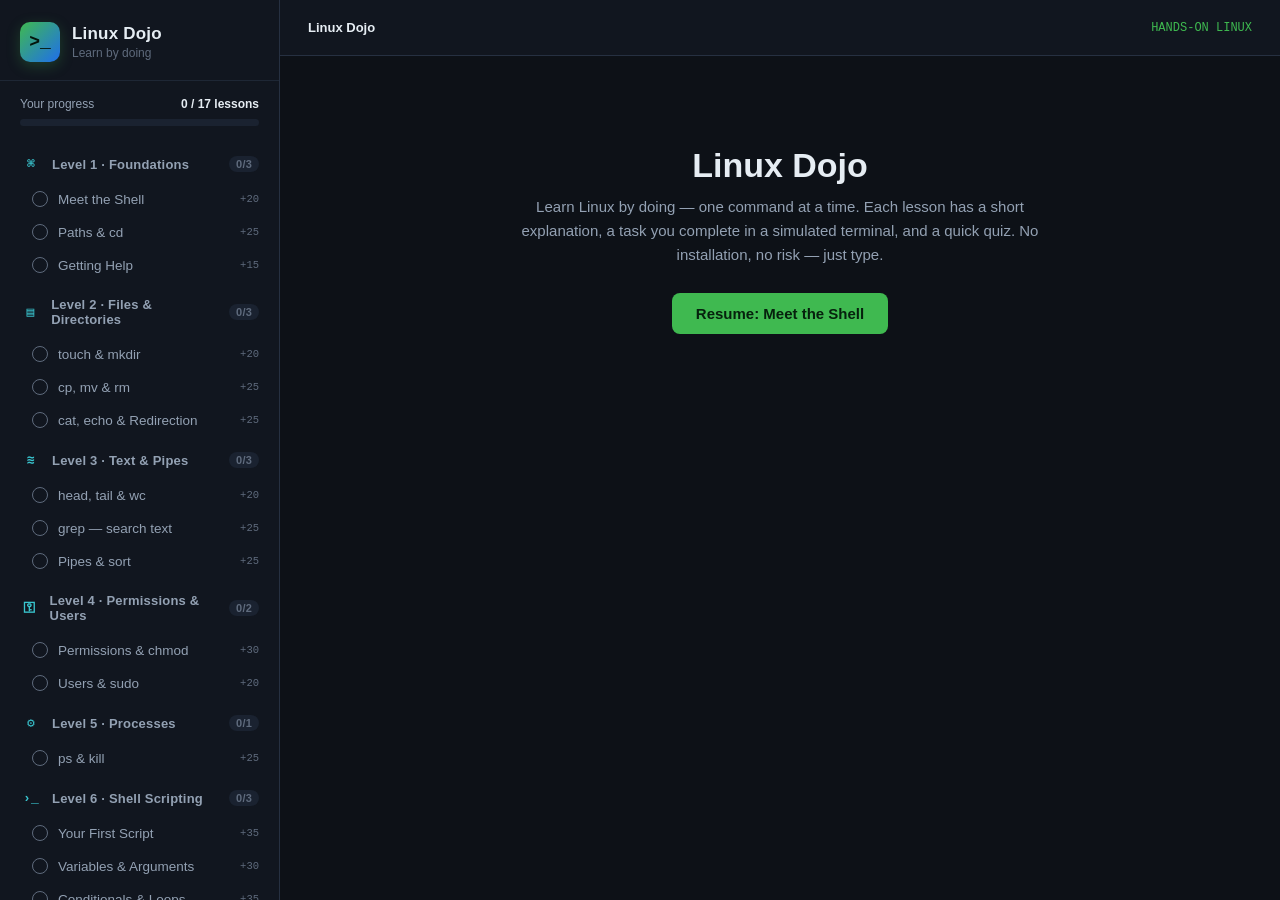
==== index.html @ a3c2a9b2 "Build Linux Dojo interactive learning app" ====
<!DOCTYPE html>
<html lang="en">
<head>
  <meta charset="utf-8">
  <meta name="viewport" content="width=device-width, initial-scale=1">
  <title>Linux Dojo — Learn Linux by doing</title>
  <meta name="description" content="An interactive, hands-on Linux course with a simulated terminal, exercises, and quizzes.">
  <link rel="stylesheet" href="css/styles.css">
</head>
<body>
  <div class="app">
    <aside class="sidebar" id="sidebar">
      <div class="brand">
        <div class="brand-mark">&gt;_</div>
        <div>
          <div class="brand-name">Linux Dojo</div>
          <div class="brand-tag" id="brand-tag">Learn by doing</div>
        </div>
      </div>

      <div class="progress-summary" id="progress-summary"></div>
      <nav class="modules" id="module-list" aria-label="Course modules"></nav>

      <div class="sidebar-footer">
        <div class="xp-chip"><span class="xp-star">★</span> <span id="xp-display">0 XP</span></div>
        <button class="link-btn" id="reset-progress" type="button">Reset progress</button>
      </div>
    </aside>

    <main class="main">
      <header class="topbar">
        <button class="menu-toggle" id="menu-toggle" type="button" aria-label="Toggle menu">☰</button>
        <div class="breadcrumb" id="breadcrumb"></div>
        <div class="topbar-level" id="topbar-level"></div>
      </header>
      <div class="content" id="lesson-view"></div>
    </main>
  </div>

  <script src="js/terminal.js"></script>
  <script src="js/lessons.js"></script>
  <script src="js/app.js"></script>
</body>
</html>
---- css/styles.css ----
/* Linux Dojo — dark, terminal-inspired UI with a modern feel. */

:root {
  --bg: #0d1117;
  --bg-soft: #11161f;
  --panel: #151b26;
  --panel-2: #1a2230;
  --border: #263041;
  --border-soft: #1e2735;
  --text: #e6edf3;
  --muted: #93a1b3;
  --faint: #5f6b7d;
  --green: #3fb950;
  --green-bright: #56d364;
  --cyan: #39c5cf;
  --amber: #d29922;
  --red: #f85149;
  --purple: #bc8cff;
  --mono: ui-monospace, SFMono-Regular, "SF Mono", Menlo, Consolas, "Liberation Mono", monospace;
  --sans: -apple-system, BlinkMacSystemFont, "Segoe UI", Roboto, Helvetica, Arial, sans-serif;
  --sidebar-w: 280px;
}

* { box-sizing: border-box; }

html, body {
  margin: 0;
  padding: 0;
  height: 100%;
  background: var(--bg);
  color: var(--text);
  font-family: var(--sans);
  font-size: 15px;
  -webkit-font-smoothing: antialiased;
}

button { font-family: inherit; }
a { color: var(--cyan); }

/* ---------- layout ---------- */
.app { display: flex; min-height: 100vh; }

.sidebar {
  width: var(--sidebar-w);
  flex: 0 0 var(--sidebar-w);
  background: var(--bg-soft);
  border-right: 1px solid var(--border);
  display: flex;
  flex-direction: column;
  position: sticky;
  top: 0;
  height: 100vh;
  overflow-y: auto;
}

.brand {
  display: flex;
  align-items: center;
  gap: 12px;
  padding: 22px 20px 18px;
  border-bottom: 1px solid var(--border-soft);
}
.brand-mark {
  width: 40px; height: 40px;
  border-radius: 10px;
  background: linear-gradient(135deg, var(--green), #1f6feb);
  color: #04140a;
  font-family: var(--mono);
  font-weight: 800;
  font-size: 18px;
  display: grid;
  place-items: center;
  box-shadow: 0 4px 14px rgba(63,185,80,.25);
}
.brand-name { font-weight: 700; font-size: 17px; letter-spacing: .2px; }
.brand-tag { color: var(--faint); font-size: 12px; margin-top: 2px; }

.progress-summary { padding: 16px 20px 10px; }
.progress-label {
  display: flex; justify-content: space-between;
  font-size: 12px; color: var(--muted); margin-bottom: 8px;
}
.progress-label strong { color: var(--text); }
.progress-track {
  height: 7px; border-radius: 99px; background: var(--panel-2); overflow: hidden;
}
.progress-fill {
  height: 100%; width: 0; border-radius: 99px;
  background: linear-gradient(90deg, var(--green), var(--cyan));
  transition: width .4s ease;
}

.modules { padding: 10px 10px 16px; flex: 1; }
.module { margin-bottom: 6px; }
.module-head {
  display: flex; align-items: center; gap: 10px;
  padding: 10px 10px; border-radius: 8px;
  color: var(--muted); font-size: 13px; font-weight: 600;
  letter-spacing: .2px;
}
.module-icon {
  width: 22px; text-align: center; color: var(--cyan); font-family: var(--mono);
}
.module-count {
  margin-left: auto; font-size: 11px; color: var(--faint);
  background: var(--panel-2); padding: 2px 7px; border-radius: 99px;
}
.lesson-item {
  display: flex; align-items: center; gap: 10px;
  width: 100%; text-align: left;
  padding: 8px 10px 8px 22px;
  margin: 1px 0;
  background: transparent; color: var(--muted);
  border: 0; border-radius: 7px; cursor: pointer;
  font-size: 13.5px;
  transition: background .15s, color .15s;
}
.lesson-item:hover { background: var(--panel); color: var(--text); }
.lesson-item.active { background: var(--panel-2); color: var(--text); font-weight: 600; }
.lesson-dot {
  width: 16px; height: 16px; flex: 0 0 16px;
  border-radius: 50%; border: 1.5px solid var(--faint);
  display: grid; place-items: center; font-size: 10px; color: var(--bg);
}
.lesson-item.done .lesson-dot { background: var(--green); border-color: var(--green); }
.lesson-item.done { color: var(--muted); }
.lesson-item .lesson-xp { margin-left: auto; font-size: 10.5px; color: var(--faint); font-family: var(--mono); }

.sidebar-footer {
  padding: 14px 20px 20px; border-top: 1px solid var(--border-soft);
  display: flex; align-items: center; justify-content: space-between;
}
.xp-chip {
  font-size: 12px; color: var(--amber); font-weight: 700;
  background: rgba(210,153,34,.1); border: 1px solid rgba(210,153,34,.25);
  padding: 5px 10px; border-radius: 99px;
}
.xp-star { color: var(--amber); }
.link-btn {
  background: none; border: 0; color: var(--faint); cursor: pointer; font-size: 11.5px;
  padding: 4px;
}
.link-btn:hover { color: var(--red); }

/* ---------- main ---------- */
.main { flex: 1; min-width: 0; display: flex; flex-direction: column; }
.topbar {
  height: 56px; flex: 0 0 56px;
  border-bottom: 1px solid var(--border);
  display: flex; align-items: center; gap: 14px;
  padding: 0 28px;
  background: var(--bg-soft);
  position: sticky; top: 0; z-index: 5;
}
.menu-toggle {
  display: none; background: none; border: 0; color: var(--text);
  font-size: 20px; cursor: pointer; padding: 4px;
}
.breadcrumb { font-size: 13px; color: var(--faint); }
.breadcrumb strong { color: var(--text); }
.breadcrumb .sep { margin: 0 8px; color: var(--faint); }
.topbar-level { margin-left: auto; font-size: 12px; color: var(--green); font-family: var(--mono); }

.content { padding: 30px 34px 70px; max-width: 900px; width: 100%; margin: 0 auto; }

/* ---------- lesson ---------- */
.lesson-head { margin-bottom: 24px; }
.eyebrow {
  font-size: 11.5px; text-transform: uppercase; letter-spacing: 1.4px;
  color: var(--cyan); font-weight: 700; margin-bottom: 8px;
}
.lesson-title { font-size: 30px; margin: 0 0 6px; letter-spacing: -.4px; }
.lesson-meta { display: flex; align-items: center; gap: 12px; color: var(--muted); font-size: 13px; }
.xp-badge {
  color: var(--amber); background: rgba(210,153,34,.1);
  border: 1px solid rgba(210,153,34,.25); padding: 2px 9px;
  border-radius: 99px; font-family: var(--mono); font-size: 11.5px;
}
.completed-badge {
  color: var(--green); background: rgba(63,185,80,.1);
  border: 1px solid rgba(63,185,80,.3); padding: 2px 9px; border-radius: 99px; font-size: 11.5px;
}

.panel {
  background: var(--panel); border: 1px solid var(--border);
  border-radius: 12px; padding: 22px 24px; margin-bottom: 20px;
}
.panel-title {
  font-size: 12px; text-transform: uppercase; letter-spacing: 1.2px;
  color: var(--faint); font-weight: 700; margin: 0 0 14px;
}
.lesson-content { line-height: 1.7; color: #cdd6e1; }
.lesson-content > :first-child { margin-top: 0; }
.lesson-content > :last-child { margin-bottom: 0; }
.lesson-content p { margin: 0 0 14px; }
.lesson-content ul { margin: 0 0 14px; padding-left: 22px; }
.lesson-content li { margin: 5px 0; }
.lesson-content strong { color: var(--text); }
.lesson-content code {
  font-family: var(--mono); font-size: .88em;
  background: var(--panel-2); border: 1px solid var(--border-soft);
  padding: 1px 6px; border-radius: 5px; color: var(--cyan);
}
.lesson-content pre {
  background: var(--bg); border: 1px solid var(--border-soft);
  border-radius: 8px; padding: 14px 16px; overflow-x: auto;
  font-family: var(--mono); font-size: 13px; line-height: 1.6;
  color: #b7c3d2; margin: 0 0 16px;
}
.lesson-content pre code { background: none; border: 0; padding: 0; color: inherit; }
.lesson-content .tip {
  border-left: 3px solid var(--cyan); background: rgba(57,197,207,.06);
  padding: 10px 14px; border-radius: 0 6px 6px 0; font-size: 14px;
}
.lesson-content .warning {
  border-left: 3px solid var(--amber); background: rgba(210,153,34,.06);
  padding: 10px 14px; border-radius: 0 6px 6px 0; font-size: 14px;
}

/* ---------- task ---------- */
.task-status {
  display: flex; align-items: flex-start; gap: 11px;
  padding: 13px 15px; border-radius: 8px; margin-bottom: 16px;
  background: var(--panel-2); border: 1px solid var(--border);
  font-size: 14px; line-height: 1.5;
}
.task-status .status-icon {
  flex: 0 0 20px; width: 20px; height: 20px; border-radius: 50%;
  display: grid; place-items: center; font-size: 12px;
  background: var(--faint); color: var(--bg); font-weight: 800;
}
.task-status.pending .status-icon { background: var(--amber); }
.task-status.passed { background: rgba(63,185,80,.08); border-color: rgba(63,185,80,.35); }
.task-status.passed .status-icon { background: var(--green); }
.task-status .status-text { flex: 1; }
.task-status code { font-family: var(--mono); font-size: .86em; color: var(--cyan); }
.task-hint { color: var(--muted); font-size: 12.5px; margin-top: 6px; }

/* ---------- terminal ---------- */
.terminal {
  background: #080c12;
  border: 1px solid var(--border);
  border-radius: 10px;
  overflow: hidden;
  font-family: var(--mono);
}
.term-bar {
  display: flex; align-items: center; gap: 7px;
  padding: 9px 13px; background: var(--panel-2);
  border-bottom: 1px solid var(--border);
}
.term-dot { width: 10px; height: 10px; border-radius: 50%; }
.term-dot.r { background: #ff5f56; }
.term-dot.y { background: #ffbd2e; }
.term-dot.g { background: #27c93f; }
.term-name { margin-left: 8px; font-size: 11.5px; color: var(--faint); }
.term-clear {
  margin-left: auto; background: none; border: 0; color: var(--faint);
  font-family: var(--mono); font-size: 11px; cursor: pointer; padding: 2px 6px;
}
.term-clear:hover { color: var(--text); }
.term-output {
  padding: 14px 15px;
  height: 260px; overflow-y: auto;
  font-size: 13px; line-height: 1.55;
  white-space: pre-wrap; word-break: break-word;
}
.term-line { min-height: 1.2em; }
.term-line.err { color: var(--red); }
.term-line.dir { color: var(--cyan); font-weight: 600; }
.term-line.accent { color: var(--purple); }
.term-line.info { color: var(--green-bright); }
.term-line.match { color: var(--amber); }
.term-line.muted { color: var(--faint); }
.term-line.cmd { color: var(--text); }
.term-line.cmd .prompt { color: var(--green); }
.term-line.cmd .path { color: var(--cyan); }
.term-input-row {
  display: flex; align-items: center;
  padding: 10px 15px; border-top: 1px solid var(--border-soft);
  font-size: 13px;
}
.term-prompt { color: var(--green); white-space: nowrap; }
.term-prompt .path { color: var(--cyan); }
.term-prompt .dollar { color: var(--muted); }
.term-input {
  flex: 1; margin-left: 9px;
  background: none; border: 0; outline: none;
  color: var(--text); font-family: var(--mono); font-size: 13px;
  caret-color: var(--green);
}
.term-help { font-size: 11.5px; color: var(--faint); padding: 0 15px 11px; }

/* ---------- quiz ---------- */
.question { margin-bottom: 22px; }
.question:last-child { margin-bottom: 0; }
.question-q { font-weight: 600; margin-bottom: 11px; line-height: 1.5; }
.options { display: grid; gap: 8px; }
.option {
  display: flex; align-items: center; gap: 11px;
  width: 100%; text-align: left;
  padding: 10px 13px; border-radius: 8px;
  background: var(--panel-2); border: 1px solid var(--border);
  color: var(--text); cursor: pointer; font-size: 14px;
  transition: border-color .15s, background .15s;
}
.option:hover:not(:disabled) { border-color: var(--cyan); }
.option .radio {
  width: 16px; height: 16px; flex: 0 0 16px;
  border: 1.5px solid var(--faint); border-radius: 50%;
  display: grid; place-items: center; font-size: 9px;
}
.option.selected { border-color: var(--cyan); background: rgba(57,197,207,.08); }
.option.selected .radio { border-color: var(--cyan); background: var(--cyan); color: var(--bg); }
.option.correct { border-color: var(--green); background: rgba(63,185,80,.1); }
.option.correct .radio { border-color: var(--green); background: var(--green); color: var(--bg); }
.option.wrong { border-color: var(--red); background: rgba(248,81,73,.08); }
.option.wrong .radio { border-color: var(--red); background: var(--red); color: var(--bg); }
.option:disabled { cursor: default; }
.explain {
  margin-top: 9px; font-size: 13px; line-height: 1.5;
  color: var(--muted); border-left: 3px solid var(--cyan);
  padding: 7px 12px; background: rgba(57,197,207,.05); border-radius: 0 6px 6px 0;
}
.quiz-score { font-size: 14px; margin-bottom: 14px; color: var(--muted); }

.actions { display: flex; align-items: center; gap: 12px; margin-top: 4px; }
.btn {
  background: var(--green); color: #06210d; border: 0;
  padding: 10px 18px; border-radius: 8px; font-weight: 700;
  cursor: pointer; font-size: 14px;
  transition: transform .1s, filter .15s;
}
.btn:hover { filter: brightness(1.08); }
.btn:active { transform: translateY(1px); }
.btn:disabled { opacity: .45; cursor: not-allowed; }
.btn.secondary { background: var(--panel-2); color: var(--text); border: 1px solid var(--border); }
.btn.secondary:hover { border-color: var(--cyan); }
.action-note { font-size: 12.5px; color: var(--muted); }

/* ---------- welcome / empty ---------- */
.welcome { text-align: center; padding: 60px 20px; }
.welcome h1 { font-size: 34px; margin: 0 0 10px; }
.welcome p { color: var(--muted); max-width: 540px; margin: 0 auto 26px; line-height: 1.6; }
.welcome .btn { font-size: 15px; padding: 12px 24px; }

/* ---------- responsive ---------- */
@media (max-width: 820px) {
  :root { --sidebar-w: 250px; }
  .menu-toggle { display: block; }
  .sidebar { position: fixed; z-index: 20; transform: translateX(-100%); transition: transform .2s; box-shadow: 10px 0 30px rgba(0,0,0,.4); }
  .sidebar.open { transform: translateX(0); }
  .content { padding: 22px 18px 60px; }
  .topbar { padding: 0 16px; }
  .lesson-title { font-size: 25px; }
}
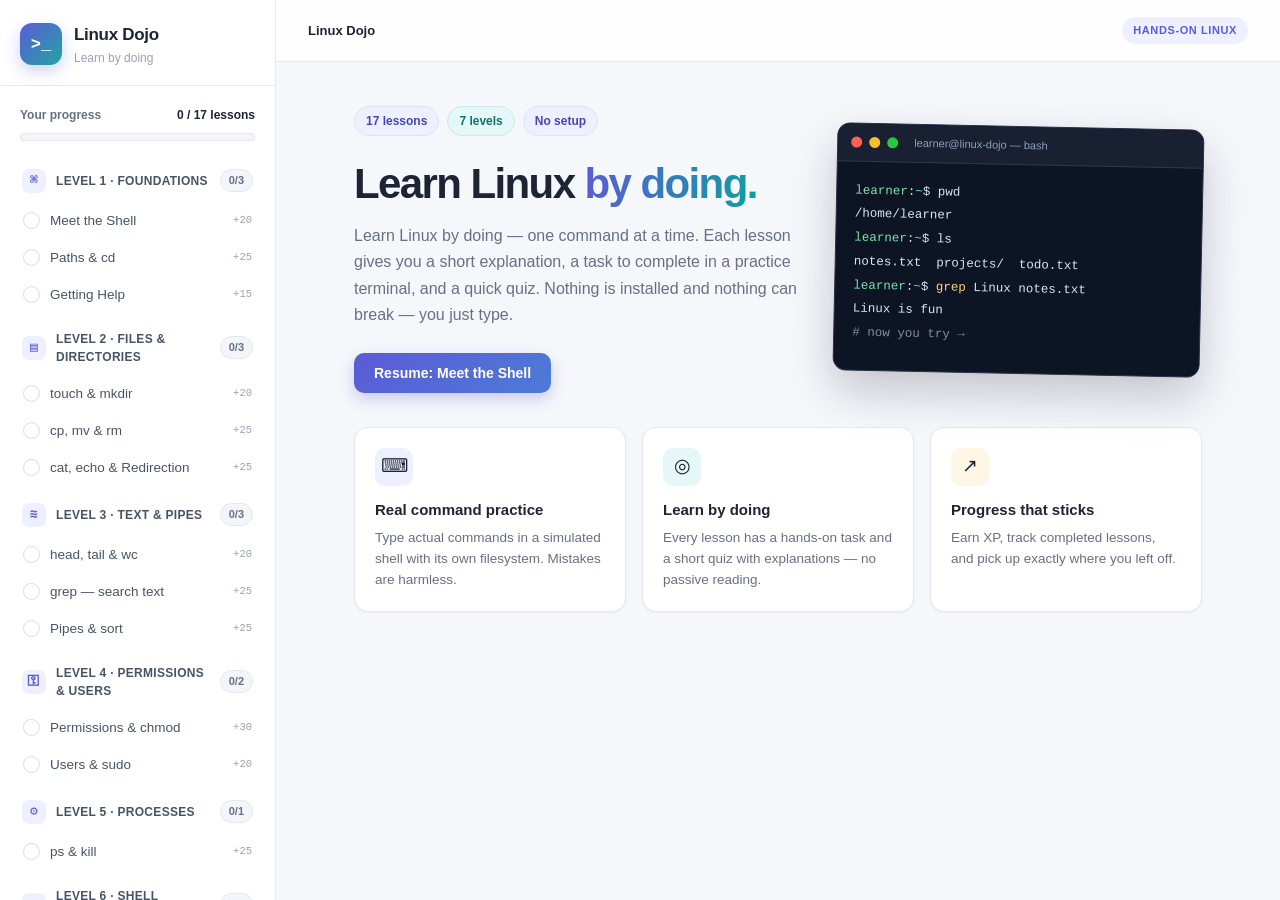
==== commit 45b46de8: "Redesign UI, add self-contained single-file build" ====
--- a/index.html
+++ b/index.html
@@ -5,6 +5,7 @@
   <meta name="viewport" content="width=device-width, initial-scale=1">
   <title>Linux Dojo — Learn Linux by doing</title>
   <meta name="description" content="An interactive, hands-on Linux course with a simulated terminal, exercises, and quizzes.">
+  <meta name="theme-color" content="#5b5bd6">
   <link rel="stylesheet" href="css/styles.css">
 </head>
 <body>
@@ -33,7 +34,12 @@
         <div class="breadcrumb" id="breadcrumb"></div>
         <div class="topbar-level" id="topbar-level"></div>
       </header>
-      <div class="content" id="lesson-view"></div>
+      <div class="content" id="lesson-view">
+        <div class="boot-error" id="boot-error">
+          <strong>The course didn't start.</strong> Your browser blocked the local scripts, or this file was opened as raw source.
+          Download <code>linux-dojo.html</code> and open that file in your browser instead — everything is contained in it.
+        </div>
+      </div>
     </main>
   </div>
 
--- a/css/styles.css
+++ b/css/styles.css
@@ -1,356 +1,373 @@
-/* Linux Dojo — dark, terminal-inspired UI with a modern feel. */
+/* Linux Dojo — a clean, modern light UI with a dark terminal for practice. */
 
 :root {
-  --bg: #0d1117;
-  --bg-soft: #11161f;
-  --panel: #151b26;
-  --panel-2: #1a2230;
-  --border: #263041;
-  --border-soft: #1e2735;
-  --text: #e6edf3;
-  --muted: #93a1b3;
-  --faint: #5f6b7d;
-  --green: #3fb950;
-  --green-bright: #56d364;
-  --cyan: #39c5cf;
-  --amber: #d29922;
-  --red: #f85149;
-  --purple: #bc8cff;
+  --bg: #f6f7fb;
+  --surface: #ffffff;
+  --surface-2: #f3f5fa;
+  --border: #e4e8f1;
+  --border-strong: #d6dce9;
+  --text: #1d2433;
+  --text-soft: #475467;
+  --muted: #667085;
+  --faint: #98a2b3;
+  --primary: #5b5bd6;
+  --primary-dark: #4545b8;
+  --primary-soft: #eef0ff;
+  --teal: #0e9f9f;
+  --green: #16a34a;
+  --green-soft: #eaf7ef;
+  --amber: #c2740a;
+  --amber-soft: #fff6e6;
+  --red: #dc2626;
+  --red-soft: #fef0ef;
+  --term-bg: #0d1424;
+  --term-bar: #182032;
   --mono: ui-monospace, SFMono-Regular, "SF Mono", Menlo, Consolas, "Liberation Mono", monospace;
-  --sans: -apple-system, BlinkMacSystemFont, "Segoe UI", Roboto, Helvetica, Arial, sans-serif;
-  --sidebar-w: 280px;
+  --sans: Inter, -apple-system, BlinkMacSystemFont, "Segoe UI", Roboto, Helvetica, Arial, sans-serif;
+  --sidebar-w: 276px;
+  --shadow-sm: 0 1px 2px rgba(16, 24, 40, .05);
+  --shadow-md: 0 8px 26px rgba(16, 24, 40, .07);
+  --radius: 14px;
 }
 
 * { box-sizing: border-box; }
 
 html, body {
-  margin: 0;
-  padding: 0;
-  height: 100%;
+  margin: 0; padding: 0; min-height: 100%;
   background: var(--bg);
   color: var(--text);
   font-family: var(--sans);
   font-size: 15px;
+  line-height: 1.5;
   -webkit-font-smoothing: antialiased;
 }
-
 button { font-family: inherit; }
-a { color: var(--cyan); }
+button:focus-visible, input:focus-visible { outline: 3px solid rgba(91,91,214,.35); outline-offset: 2px; }
 
 /* ---------- layout ---------- */
 .app { display: flex; min-height: 100vh; }
 
 .sidebar {
-  width: var(--sidebar-w);
-  flex: 0 0 var(--sidebar-w);
-  background: var(--bg-soft);
+  width: var(--sidebar-w); flex: 0 0 var(--sidebar-w);
+  background: var(--surface);
   border-right: 1px solid var(--border);
-  display: flex;
-  flex-direction: column;
-  position: sticky;
-  top: 0;
-  height: 100vh;
-  overflow-y: auto;
+  display: flex; flex-direction: column;
+  position: sticky; top: 0; height: 100vh;
+  overflow-y: auto; z-index: 10;
 }
 
 .brand {
-  display: flex;
-  align-items: center;
-  gap: 12px;
+  display: flex; align-items: center; gap: 12px;
   padding: 22px 20px 18px;
-  border-bottom: 1px solid var(--border-soft);
+  border-bottom: 1px solid var(--border);
 }
 .brand-mark {
-  width: 40px; height: 40px;
-  border-radius: 10px;
-  background: linear-gradient(135deg, var(--green), #1f6feb);
-  color: #04140a;
-  font-family: var(--mono);
-  font-weight: 800;
-  font-size: 18px;
-  display: grid;
-  place-items: center;
-  box-shadow: 0 4px 14px rgba(63,185,80,.25);
-}
-.brand-name { font-weight: 700; font-size: 17px; letter-spacing: .2px; }
-.brand-tag { color: var(--faint); font-size: 12px; margin-top: 2px; }
-
-.progress-summary { padding: 16px 20px 10px; }
+  width: 42px; height: 42px; flex: 0 0 42px;
+  border-radius: 12px;
+  background: linear-gradient(135deg, var(--primary), #21a5a5);
+  color: #fff; font-family: var(--mono); font-weight: 800; font-size: 17px;
+  display: grid; place-items: center;
+  box-shadow: 0 6px 16px rgba(91,91,214,.28);
+}
+.brand-name { font-weight: 750; font-size: 17px; letter-spacing: -.3px; }
+.brand-tag { color: var(--faint); font-size: 12px; margin-top: 1px; }
+
+.progress-summary { padding: 20px 20px 8px; }
 .progress-label {
-  display: flex; justify-content: space-between;
-  font-size: 12px; color: var(--muted); margin-bottom: 8px;
-}
-.progress-label strong { color: var(--text); }
-.progress-track {
-  height: 7px; border-radius: 99px; background: var(--panel-2); overflow: hidden;
-}
+  display: flex; justify-content: space-between; align-items: center;
+  font-size: 12px; color: var(--muted); margin-bottom: 9px; font-weight: 600;
+}
+.progress-label strong { color: var(--text); font-weight: 700; }
+.progress-track { height: 8px; border-radius: 99px; background: var(--surface-2); overflow: hidden; box-shadow: inset 0 0 0 1px var(--border); }
 .progress-fill {
   height: 100%; width: 0; border-radius: 99px;
-  background: linear-gradient(90deg, var(--green), var(--cyan));
-  transition: width .4s ease;
-}
-
-.modules { padding: 10px 10px 16px; flex: 1; }
-.module { margin-bottom: 6px; }
+  background: linear-gradient(90deg, var(--primary), var(--teal));
+  transition: width .45s cubic-bezier(.2,.8,.2,1);
+}
+
+.modules { padding: 12px 12px 18px; flex: 1; }
+.module { margin-bottom: 10px; }
 .module-head {
   display: flex; align-items: center; gap: 10px;
-  padding: 10px 10px; border-radius: 8px;
-  color: var(--muted); font-size: 13px; font-weight: 600;
-  letter-spacing: .2px;
+  padding: 8px 10px; color: var(--text-soft);
+  font-size: 12px; font-weight: 750; letter-spacing: .3px; text-transform: uppercase;
 }
 .module-icon {
-  width: 22px; text-align: center; color: var(--cyan); font-family: var(--mono);
+  width: 24px; height: 24px; flex: 0 0 24px;
+  display: grid; place-items: center; border-radius: 7px;
+  background: var(--primary-soft); color: var(--primary);
+  font-family: var(--mono); font-size: 13px; text-transform: none;
 }
 .module-count {
-  margin-left: auto; font-size: 11px; color: var(--faint);
-  background: var(--panel-2); padding: 2px 7px; border-radius: 99px;
+  margin-left: auto; font-size: 11px; color: var(--muted);
+  background: var(--surface-2); border: 1px solid var(--border);
+  padding: 2px 8px; border-radius: 99px; text-transform: none; letter-spacing: 0;
 }
 .lesson-item {
-  display: flex; align-items: center; gap: 10px;
-  width: 100%; text-align: left;
-  padding: 8px 10px 8px 22px;
-  margin: 1px 0;
-  background: transparent; color: var(--muted);
-  border: 0; border-radius: 7px; cursor: pointer;
-  font-size: 13.5px;
-  transition: background .15s, color .15s;
-}
-.lesson-item:hover { background: var(--panel); color: var(--text); }
-.lesson-item.active { background: var(--panel-2); color: var(--text); font-weight: 600; }
+  display: flex; align-items: center; gap: 10px; width: 100%; text-align: left;
+  padding: 9px 11px; margin: 2px 0;
+  background: transparent; color: var(--text-soft); border: 0; border-radius: 9px;
+  cursor: pointer; font-size: 13.5px; transition: background .15s, color .15s;
+}
+.lesson-item:hover { background: var(--surface-2); color: var(--text); }
+.lesson-item.active {
+  background: var(--primary-soft); color: var(--primary-dark); font-weight: 700;
+  box-shadow: inset 3px 0 0 var(--primary);
+}
 .lesson-dot {
-  width: 16px; height: 16px; flex: 0 0 16px;
-  border-radius: 50%; border: 1.5px solid var(--faint);
-  display: grid; place-items: center; font-size: 10px; color: var(--bg);
+  width: 17px; height: 17px; flex: 0 0 17px; border-radius: 50%;
+  border: 1.5px solid var(--border-strong); background: var(--surface);
+  display: grid; place-items: center; font-size: 10px; color: #fff;
 }
 .lesson-item.done .lesson-dot { background: var(--green); border-color: var(--green); }
 .lesson-item.done { color: var(--muted); }
-.lesson-item .lesson-xp { margin-left: auto; font-size: 10.5px; color: var(--faint); font-family: var(--mono); }
+.lesson-xp { margin-left: auto; font-size: 10.5px; color: var(--faint); font-family: var(--mono); }
 
 .sidebar-footer {
-  padding: 14px 20px 20px; border-top: 1px solid var(--border-soft);
-  display: flex; align-items: center; justify-content: space-between;
+  padding: 16px 20px 20px; border-top: 1px solid var(--border);
+  display: flex; align-items: center; justify-content: space-between; gap: 8px;
 }
 .xp-chip {
-  font-size: 12px; color: var(--amber); font-weight: 700;
-  background: rgba(210,153,34,.1); border: 1px solid rgba(210,153,34,.25);
-  padding: 5px 10px; border-radius: 99px;
-}
-.xp-star { color: var(--amber); }
-.link-btn {
-  background: none; border: 0; color: var(--faint); cursor: pointer; font-size: 11.5px;
-  padding: 4px;
-}
+  font-size: 12px; font-weight: 750; color: var(--amber);
+  background: var(--amber-soft); border: 1px solid #f5dfb2;
+  padding: 6px 11px; border-radius: 99px; white-space: nowrap;
+}
+.link-btn { background: none; border: 0; color: var(--faint); cursor: pointer; font-size: 11.5px; padding: 4px; }
 .link-btn:hover { color: var(--red); }
 
 /* ---------- main ---------- */
 .main { flex: 1; min-width: 0; display: flex; flex-direction: column; }
 .topbar {
-  height: 56px; flex: 0 0 56px;
-  border-bottom: 1px solid var(--border);
+  height: 62px; flex: 0 0 62px;
+  border-bottom: 1px solid var(--border); background: rgba(255,255,255,.85);
+  backdrop-filter: blur(10px);
   display: flex; align-items: center; gap: 14px;
-  padding: 0 28px;
-  background: var(--bg-soft);
-  position: sticky; top: 0; z-index: 5;
-}
-.menu-toggle {
-  display: none; background: none; border: 0; color: var(--text);
-  font-size: 20px; cursor: pointer; padding: 4px;
-}
-.breadcrumb { font-size: 13px; color: var(--faint); }
-.breadcrumb strong { color: var(--text); }
-.breadcrumb .sep { margin: 0 8px; color: var(--faint); }
-.topbar-level { margin-left: auto; font-size: 12px; color: var(--green); font-family: var(--mono); }
-
-.content { padding: 30px 34px 70px; max-width: 900px; width: 100%; margin: 0 auto; }
+  padding: 0 32px; position: sticky; top: 0; z-index: 5;
+}
+.menu-toggle { display: none; background: none; border: 0; color: var(--text); font-size: 21px; cursor: pointer; }
+.breadcrumb { font-size: 13px; color: var(--muted); display: flex; align-items: center; }
+.breadcrumb strong { color: var(--text); font-weight: 700; }
+.breadcrumb .sep { margin: 0 9px; color: var(--faint); }
+.topbar-level {
+  margin-left: auto; font-size: 11px; font-weight: 750; letter-spacing: .6px;
+  color: var(--primary); background: var(--primary-soft);
+  padding: 5px 11px; border-radius: 99px; text-transform: uppercase;
+}
+.content { padding: 34px 36px 80px; max-width: 920px; width: 100%; margin: 0 auto; }
 
 /* ---------- lesson ---------- */
-.lesson-head { margin-bottom: 24px; }
-.eyebrow {
-  font-size: 11.5px; text-transform: uppercase; letter-spacing: 1.4px;
-  color: var(--cyan); font-weight: 700; margin-bottom: 8px;
-}
-.lesson-title { font-size: 30px; margin: 0 0 6px; letter-spacing: -.4px; }
-.lesson-meta { display: flex; align-items: center; gap: 12px; color: var(--muted); font-size: 13px; }
+.lesson-head { margin-bottom: 26px; }
+.eyebrow { font-size: 11.5px; text-transform: uppercase; letter-spacing: 1.3px; color: var(--primary); font-weight: 800; margin-bottom: 9px; }
+.lesson-title { font-size: 32px; line-height: 1.2; margin: 0 0 12px; letter-spacing: -.8px; font-weight: 780; }
+.lesson-meta { display: flex; align-items: center; gap: 10px; flex-wrap: wrap; }
 .xp-badge {
-  color: var(--amber); background: rgba(210,153,34,.1);
-  border: 1px solid rgba(210,153,34,.25); padding: 2px 9px;
-  border-radius: 99px; font-family: var(--mono); font-size: 11.5px;
+  color: var(--amber); background: var(--amber-soft); border: 1px solid #f5dfb2;
+  padding: 3px 10px; border-radius: 99px; font-family: var(--mono); font-size: 11.5px; font-weight: 700;
 }
 .completed-badge {
-  color: var(--green); background: rgba(63,185,80,.1);
-  border: 1px solid rgba(63,185,80,.3); padding: 2px 9px; border-radius: 99px; font-size: 11.5px;
+  color: var(--green); background: var(--green-soft); border: 1px solid #c9ecd6;
+  padding: 3px 10px; border-radius: 99px; font-size: 11.5px; font-weight: 700;
 }
 
 .panel {
-  background: var(--panel); border: 1px solid var(--border);
-  border-radius: 12px; padding: 22px 24px; margin-bottom: 20px;
+  background: var(--surface); border: 1px solid var(--border);
+  border-radius: var(--radius); padding: 24px 26px; margin-bottom: 20px;
+  box-shadow: var(--shadow-sm);
 }
 .panel-title {
-  font-size: 12px; text-transform: uppercase; letter-spacing: 1.2px;
-  color: var(--faint); font-weight: 700; margin: 0 0 14px;
-}
-.lesson-content { line-height: 1.7; color: #cdd6e1; }
+  font-size: 11.5px; text-transform: uppercase; letter-spacing: 1.2px;
+  color: var(--faint); font-weight: 800; margin: 0 0 16px;
+}
+.lesson-content { line-height: 1.75; color: var(--text-soft); }
 .lesson-content > :first-child { margin-top: 0; }
 .lesson-content > :last-child { margin-bottom: 0; }
-.lesson-content p { margin: 0 0 14px; }
-.lesson-content ul { margin: 0 0 14px; padding-left: 22px; }
-.lesson-content li { margin: 5px 0; }
-.lesson-content strong { color: var(--text); }
+.lesson-content p { margin: 0 0 15px; }
+.lesson-content ul { margin: 0 0 16px; padding-left: 22px; }
+.lesson-content li { margin: 6px 0; }
+.lesson-content li::marker { color: var(--primary); }
+.lesson-content strong { color: var(--text); font-weight: 700; }
 .lesson-content code {
-  font-family: var(--mono); font-size: .88em;
-  background: var(--panel-2); border: 1px solid var(--border-soft);
-  padding: 1px 6px; border-radius: 5px; color: var(--cyan);
+  font-family: var(--mono); font-size: .87em;
+  background: var(--primary-soft); border: 1px solid #e0e2ff;
+  padding: 2px 6px; border-radius: 5px; color: var(--primary-dark); font-weight: 600;
 }
 .lesson-content pre {
-  background: var(--bg); border: 1px solid var(--border-soft);
-  border-radius: 8px; padding: 14px 16px; overflow-x: auto;
-  font-family: var(--mono); font-size: 13px; line-height: 1.6;
-  color: #b7c3d2; margin: 0 0 16px;
-}
-.lesson-content pre code { background: none; border: 0; padding: 0; color: inherit; }
-.lesson-content .tip {
-  border-left: 3px solid var(--cyan); background: rgba(57,197,207,.06);
-  padding: 10px 14px; border-radius: 0 6px 6px 0; font-size: 14px;
-}
-.lesson-content .warning {
-  border-left: 3px solid var(--amber); background: rgba(210,153,34,.06);
-  padding: 10px 14px; border-radius: 0 6px 6px 0; font-size: 14px;
-}
+  background: #131a2b; border: 1px solid #222c42; border-radius: 10px;
+  padding: 16px 18px; overflow-x: auto; font-family: var(--mono);
+  font-size: 13px; line-height: 1.65; color: #d7e0ef; margin: 0 0 17px;
+  box-shadow: inset 0 1px 0 rgba(255,255,255,.04);
+}
+.lesson-content pre code { background: none; border: 0; padding: 0; color: inherit; font-weight: 400; }
+.lesson-content .tip, .lesson-content .warning {
+  padding: 12px 16px; border-radius: 0 9px 9px 0; font-size: 14px; margin: 4px 0 16px;
+}
+.lesson-content .tip { border-left: 4px solid var(--teal); background: #eaf8f8; color: #176b6b; }
+.lesson-content .warning { border-left: 4px solid var(--amber); background: var(--amber-soft); color: #8a5206; }
 
 /* ---------- task ---------- */
 .task-status {
-  display: flex; align-items: flex-start; gap: 11px;
-  padding: 13px 15px; border-radius: 8px; margin-bottom: 16px;
-  background: var(--panel-2); border: 1px solid var(--border);
-  font-size: 14px; line-height: 1.5;
+  display: flex; align-items: flex-start; gap: 12px;
+  padding: 15px 17px; border-radius: 11px; margin-bottom: 16px;
+  background: var(--surface-2); border: 1px solid var(--border);
+  font-size: 14px; line-height: 1.55;
 }
 .task-status .status-icon {
-  flex: 0 0 20px; width: 20px; height: 20px; border-radius: 50%;
-  display: grid; place-items: center; font-size: 12px;
-  background: var(--faint); color: var(--bg); font-weight: 800;
-}
+  flex: 0 0 22px; width: 22px; height: 22px; border-radius: 50%;
+  display: grid; place-items: center; font-size: 12px; font-weight: 800;
+  background: var(--border-strong); color: #fff; margin-top: 1px;
+}
+.task-status.pending { background: var(--amber-soft); border-color: #f3dfb7; }
 .task-status.pending .status-icon { background: var(--amber); }
-.task-status.passed { background: rgba(63,185,80,.08); border-color: rgba(63,185,80,.35); }
+.task-status.passed { background: var(--green-soft); border-color: #c9ecd6; }
 .task-status.passed .status-icon { background: var(--green); }
 .task-status .status-text { flex: 1; }
-.task-status code { font-family: var(--mono); font-size: .86em; color: var(--cyan); }
-.task-hint { color: var(--muted); font-size: 12.5px; margin-top: 6px; }
+.task-status code { font-family: var(--mono); font-size: .87em; background: rgba(255,255,255,.7); border: 1px solid rgba(0,0,0,.06); padding: 1px 5px; border-radius: 4px; color: var(--primary-dark); font-weight: 600; }
+.task-hint { color: var(--muted); font-size: 12.5px; margin-top: 8px; }
 
 /* ---------- terminal ---------- */
 .terminal {
-  background: #080c12;
-  border: 1px solid var(--border);
-  border-radius: 10px;
-  overflow: hidden;
-  font-family: var(--mono);
+  background: var(--term-bg); border: 1px solid #26324a;
+  border-radius: 11px; overflow: hidden; font-family: var(--mono);
+  box-shadow: 0 12px 28px rgba(13,20,36,.2);
 }
 .term-bar {
   display: flex; align-items: center; gap: 7px;
-  padding: 9px 13px; background: var(--panel-2);
-  border-bottom: 1px solid var(--border);
-}
-.term-dot { width: 10px; height: 10px; border-radius: 50%; }
+  padding: 10px 14px; background: var(--term-bar); border-bottom: 1px solid #2b3852;
+}
+.term-dot { width: 11px; height: 11px; border-radius: 50%; }
 .term-dot.r { background: #ff5f56; }
 .term-dot.y { background: #ffbd2e; }
 .term-dot.g { background: #27c93f; }
-.term-name { margin-left: 8px; font-size: 11.5px; color: var(--faint); }
-.term-clear {
-  margin-left: auto; background: none; border: 0; color: var(--faint);
-  font-family: var(--mono); font-size: 11px; cursor: pointer; padding: 2px 6px;
-}
-.term-clear:hover { color: var(--text); }
+.term-name { margin-left: 9px; font-size: 11.5px; color: #8fa0bd; }
+.term-clear { margin-left: auto; background: rgba(255,255,255,.06); border: 1px solid #33415c; color: #aebbd2; font-family: var(--mono); font-size: 11px; cursor: pointer; padding: 3px 9px; border-radius: 6px; }
+.term-clear:hover { background: rgba(255,255,255,.13); color: #fff; }
 .term-output {
-  padding: 14px 15px;
-  height: 260px; overflow-y: auto;
-  font-size: 13px; line-height: 1.55;
-  white-space: pre-wrap; word-break: break-word;
-}
+  padding: 16px 17px; height: 270px; overflow-y: auto;
+  font-size: 13px; line-height: 1.6; white-space: pre-wrap; word-break: break-word;
+  color: #dbe4f2;
+}
+.term-output::-webkit-scrollbar { width: 9px; }
+.term-output::-webkit-scrollbar-thumb { background: #2c3a55; border-radius: 9px; }
 .term-line { min-height: 1.2em; }
-.term-line.err { color: var(--red); }
-.term-line.dir { color: var(--cyan); font-weight: 600; }
-.term-line.accent { color: var(--purple); }
-.term-line.info { color: var(--green-bright); }
-.term-line.match { color: var(--amber); }
-.term-line.muted { color: var(--faint); }
-.term-line.cmd { color: var(--text); }
-.term-line.cmd .prompt { color: var(--green); }
-.term-line.cmd .path { color: var(--cyan); }
-.term-input-row {
-  display: flex; align-items: center;
-  padding: 10px 15px; border-top: 1px solid var(--border-soft);
-  font-size: 13px;
-}
-.term-prompt { color: var(--green); white-space: nowrap; }
-.term-prompt .path { color: var(--cyan); }
-.term-prompt .dollar { color: var(--muted); }
-.term-input {
-  flex: 1; margin-left: 9px;
-  background: none; border: 0; outline: none;
-  color: var(--text); font-family: var(--mono); font-size: 13px;
-  caret-color: var(--green);
-}
-.term-help { font-size: 11.5px; color: var(--faint); padding: 0 15px 11px; }
+.term-line.err { color: #ff8b83; }
+.term-line.dir { color: #6fd6f5; font-weight: 700; }
+.term-line.accent { color: #c4a5ff; }
+.term-line.info { color: #7ee2a8; }
+.term-line.match { color: #ffd479; }
+.term-line.muted { color: #7e8da6; }
+.term-line.cmd { color: #f0f4fa; }
+.term-line.cmd .prompt { color: #7ee2a8; }
+.term-line.cmd .path { color: #6fd6f5; }
+.term-input-row { display: flex; align-items: center; padding: 12px 17px; border-top: 1px solid #26324a; font-size: 13px; }
+.term-prompt { color: #7ee2a8; white-space: nowrap; }
+.term-prompt .path { color: #6fd6f5; }
+.term-prompt .dollar { color: #8fa0bd; }
+.term-input { flex: 1; margin-left: 9px; background: none; border: 0; outline: none; color: #f0f4fa; font-family: var(--mono); font-size: 13px; caret-color: #7ee2a8; }
+.term-help { font-size: 11.5px; color: #7e8da6; padding: 0 17px 13px; }
 
 /* ---------- quiz ---------- */
-.question { margin-bottom: 22px; }
+.question { margin-bottom: 24px; }
 .question:last-child { margin-bottom: 0; }
-.question-q { font-weight: 600; margin-bottom: 11px; line-height: 1.5; }
-.options { display: grid; gap: 8px; }
+.question-q { font-weight: 700; margin-bottom: 12px; line-height: 1.5; color: var(--text); }
+.options { display: grid; gap: 9px; }
 .option {
-  display: flex; align-items: center; gap: 11px;
-  width: 100%; text-align: left;
-  padding: 10px 13px; border-radius: 8px;
-  background: var(--panel-2); border: 1px solid var(--border);
-  color: var(--text); cursor: pointer; font-size: 14px;
-  transition: border-color .15s, background .15s;
-}
-.option:hover:not(:disabled) { border-color: var(--cyan); }
+  display: flex; align-items: center; gap: 12px; width: 100%; text-align: left;
+  padding: 12px 14px; border-radius: 10px;
+  background: var(--surface); border: 1px solid var(--border-strong);
+  color: var(--text-soft); cursor: pointer; font-size: 14px;
+  transition: border-color .15s, background .15s, transform .1s;
+}
+.option:hover:not(:disabled) { border-color: var(--primary); background: var(--primary-soft); transform: translateX(2px); }
 .option .radio {
-  width: 16px; height: 16px; flex: 0 0 16px;
-  border: 1.5px solid var(--faint); border-radius: 50%;
-  display: grid; place-items: center; font-size: 9px;
-}
-.option.selected { border-color: var(--cyan); background: rgba(57,197,207,.08); }
-.option.selected .radio { border-color: var(--cyan); background: var(--cyan); color: var(--bg); }
-.option.correct { border-color: var(--green); background: rgba(63,185,80,.1); }
-.option.correct .radio { border-color: var(--green); background: var(--green); color: var(--bg); }
-.option.wrong { border-color: var(--red); background: rgba(248,81,73,.08); }
-.option.wrong .radio { border-color: var(--red); background: var(--red); color: var(--bg); }
-.option:disabled { cursor: default; }
-.explain {
-  margin-top: 9px; font-size: 13px; line-height: 1.5;
-  color: var(--muted); border-left: 3px solid var(--cyan);
-  padding: 7px 12px; background: rgba(57,197,207,.05); border-radius: 0 6px 6px 0;
-}
-.quiz-score { font-size: 14px; margin-bottom: 14px; color: var(--muted); }
-
-.actions { display: flex; align-items: center; gap: 12px; margin-top: 4px; }
+  width: 18px; height: 18px; flex: 0 0 18px; border-radius: 50%;
+  border: 1.5px solid var(--border-strong); background: var(--surface);
+  display: grid; place-items: center; font-size: 10px; color: #fff;
+}
+.option.selected { border-color: var(--primary); background: var(--primary-soft); color: var(--primary-dark); font-weight: 600; }
+.option.selected .radio { border-color: var(--primary); background: var(--primary); }
+.option.correct { border-color: var(--green); background: var(--green-soft); color: #116b32; }
+.option.correct .radio { border-color: var(--green); background: var(--green); }
+.option.wrong { border-color: var(--red); background: var(--red-soft); color: #a11d1d; }
+.option.wrong .radio { border-color: var(--red); background: var(--red); }
+.option:disabled { cursor: default; transform: none; }
+.explain { margin-top: 10px; font-size: 13px; line-height: 1.55; color: #176b6b; border-left: 4px solid var(--teal); background: #eaf8f8; padding: 10px 14px; border-radius: 0 8px 8px 0; }
+.quiz-score { font-size: 14px; margin-bottom: 18px; color: var(--muted); font-weight: 600; }
+
+/* ---------- actions ---------- */
+.actions { display: flex; align-items: center; gap: 14px; flex-wrap: wrap; margin-top: 4px; }
 .btn {
-  background: var(--green); color: #06210d; border: 0;
-  padding: 10px 18px; border-radius: 8px; font-weight: 700;
-  cursor: pointer; font-size: 14px;
-  transition: transform .1s, filter .15s;
-}
-.btn:hover { filter: brightness(1.08); }
-.btn:active { transform: translateY(1px); }
-.btn:disabled { opacity: .45; cursor: not-allowed; }
-.btn.secondary { background: var(--panel-2); color: var(--text); border: 1px solid var(--border); }
-.btn.secondary:hover { border-color: var(--cyan); }
+  background: linear-gradient(135deg, var(--primary), #4d7bd6); color: #fff; border: 0;
+  padding: 12px 20px; border-radius: 10px; font-weight: 750; cursor: pointer; font-size: 14px;
+  box-shadow: 0 6px 16px rgba(91,91,214,.28); transition: transform .1s, filter .15s, box-shadow .15s;
+}
+.btn:hover:not(:disabled) { filter: brightness(1.06); box-shadow: 0 8px 20px rgba(91,91,214,.34); }
+.btn:active:not(:disabled) { transform: translateY(1px); }
+.btn:disabled { opacity: .45; cursor: not-allowed; box-shadow: none; }
+.btn.secondary { background: var(--surface); color: var(--primary-dark); border: 1px solid var(--border-strong); box-shadow: var(--shadow-sm); }
+.btn.secondary:hover:not(:disabled) { border-color: var(--primary); background: var(--primary-soft); }
 .action-note { font-size: 12.5px; color: var(--muted); }
 
-/* ---------- welcome / empty ---------- */
-.welcome { text-align: center; padding: 60px 20px; }
-.welcome h1 { font-size: 34px; margin: 0 0 10px; }
-.welcome p { color: var(--muted); max-width: 540px; margin: 0 auto 26px; line-height: 1.6; }
-.welcome .btn { font-size: 15px; padding: 12px 24px; }
+/* ---------- welcome / hero ---------- */
+.welcome { padding: 10px 0 20px; }
+.hero { display: grid; grid-template-columns: 1.1fr .9fr; gap: 32px; align-items: center; margin-bottom: 34px; }
+.hero h1 { font-size: 42px; line-height: 1.12; letter-spacing: -1.6px; margin: 12px 0 16px; font-weight: 800; }
+.hero h1 span { background: linear-gradient(100deg, var(--primary), var(--teal)); -webkit-background-clip: text; background-clip: text; color: transparent; }
+.hero p { color: var(--muted); font-size: 16px; line-height: 1.65; margin: 0 0 24px; }
+.hero-pills { display: flex; gap: 8px; flex-wrap: wrap; margin-bottom: 24px; }
+.pill { font-size: 12px; font-weight: 700; color: var(--primary-dark); background: var(--primary-soft); border: 1px solid #dfe1ff; padding: 5px 11px; border-radius: 99px; }
+.pill.teal { color: #0d7373; background: #e6f7f7; border-color: #c6ecec; }
+.hero-visual { position: relative; }
+.hero-window {
+  background: var(--term-bg); border: 1px solid #26324a; border-radius: 13px;
+  overflow: hidden; box-shadow: 0 20px 45px rgba(16,24,40,.22); transform: rotate(1.2deg);
+}
+.hero-window .term-bar { padding: 10px 13px; }
+.hero-window .term-name { font-size: 11px; }
+.hero-code { padding: 18px; font-family: var(--mono); font-size: 12.5px; line-height: 1.9; color: #dbe4f2; min-height: 208px; }
+.hero-code .c-green { color: #7ee2a8; }
+.hero-code .c-blue { color: #6fd6f5; }
+.hero-code .c-dim { color: #7e8da6; }
+.hero-code .c-amber { color: #ffd479; }
+.hero-glow { position: absolute; inset: -18px -10px -24px; border-radius: 20px; background: radial-gradient(circle at 60% 40%, rgba(91,91,214,.18), transparent 65%); z-index: -1; }
+.features { display: grid; grid-template-columns: repeat(3, 1fr); gap: 16px; }
+.feature {
+  background: var(--surface); border: 1px solid var(--border); border-radius: var(--radius);
+  padding: 20px; box-shadow: var(--shadow-sm);
+}
+.feature-icon {
+  width: 38px; height: 38px; border-radius: 10px; display: grid; place-items: center;
+  font-size: 19px; background: var(--primary-soft); margin-bottom: 13px;
+}
+.feature:nth-child(2) .feature-icon { background: #e6f7f7; }
+.feature:nth-child(3) .feature-icon { background: var(--amber-soft); }
+.feature h3 { font-size: 15px; margin: 0 0 7px; font-weight: 750; }
+.feature p { font-size: 13.5px; color: var(--muted); margin: 0; line-height: 1.55; }
+.done-panel { text-align: center; padding: 54px 20px; }
+.done-panel h1 { font-size: 34px; margin: 0 0 12px; letter-spacing: -.8px; }
+.done-panel p { color: var(--muted); max-width: 580px; margin: 0 auto 26px; line-height: 1.7; }
+
+/* ---------- fallback when scripts are blocked ---------- */
+.boot-error {
+  max-width: 640px; margin: 40px auto; padding: 22px 24px;
+  background: var(--amber-soft); border: 1px solid #f3dfb7; border-radius: var(--radius);
+  color: #8a5206; font-size: 14px; line-height: 1.6;
+}
+.boot-error code { font-family: var(--mono); background: rgba(255,255,255,.7); padding: 2px 6px; border-radius: 4px; }
 
 /* ---------- responsive ---------- */
+@media (max-width: 900px) {
+  .hero { grid-template-columns: 1fr; }
+  .hero-visual { order: -1; }
+  .features { grid-template-columns: 1fr; }
+}
 @media (max-width: 820px) {
-  :root { --sidebar-w: 250px; }
+  :root { --sidebar-w: 262px; }
   .menu-toggle { display: block; }
-  .sidebar { position: fixed; z-index: 20; transform: translateX(-100%); transition: transform .2s; box-shadow: 10px 0 30px rgba(0,0,0,.4); }
+  .sidebar { position: fixed; z-index: 20; transform: translateX(-100%); transition: transform .2s; box-shadow: 12px 0 30px rgba(16,24,40,.18); }
   .sidebar.open { transform: translateX(0); }
-  .content { padding: 22px 18px 60px; }
+  .content { padding: 24px 18px 60px; }
   .topbar { padding: 0 16px; }
-  .lesson-title { font-size: 25px; }
-}
+  .lesson-title { font-size: 27px; }
+  .panel { padding: 20px 18px; }
+  .hero h1 { font-size: 34px; }
+}
